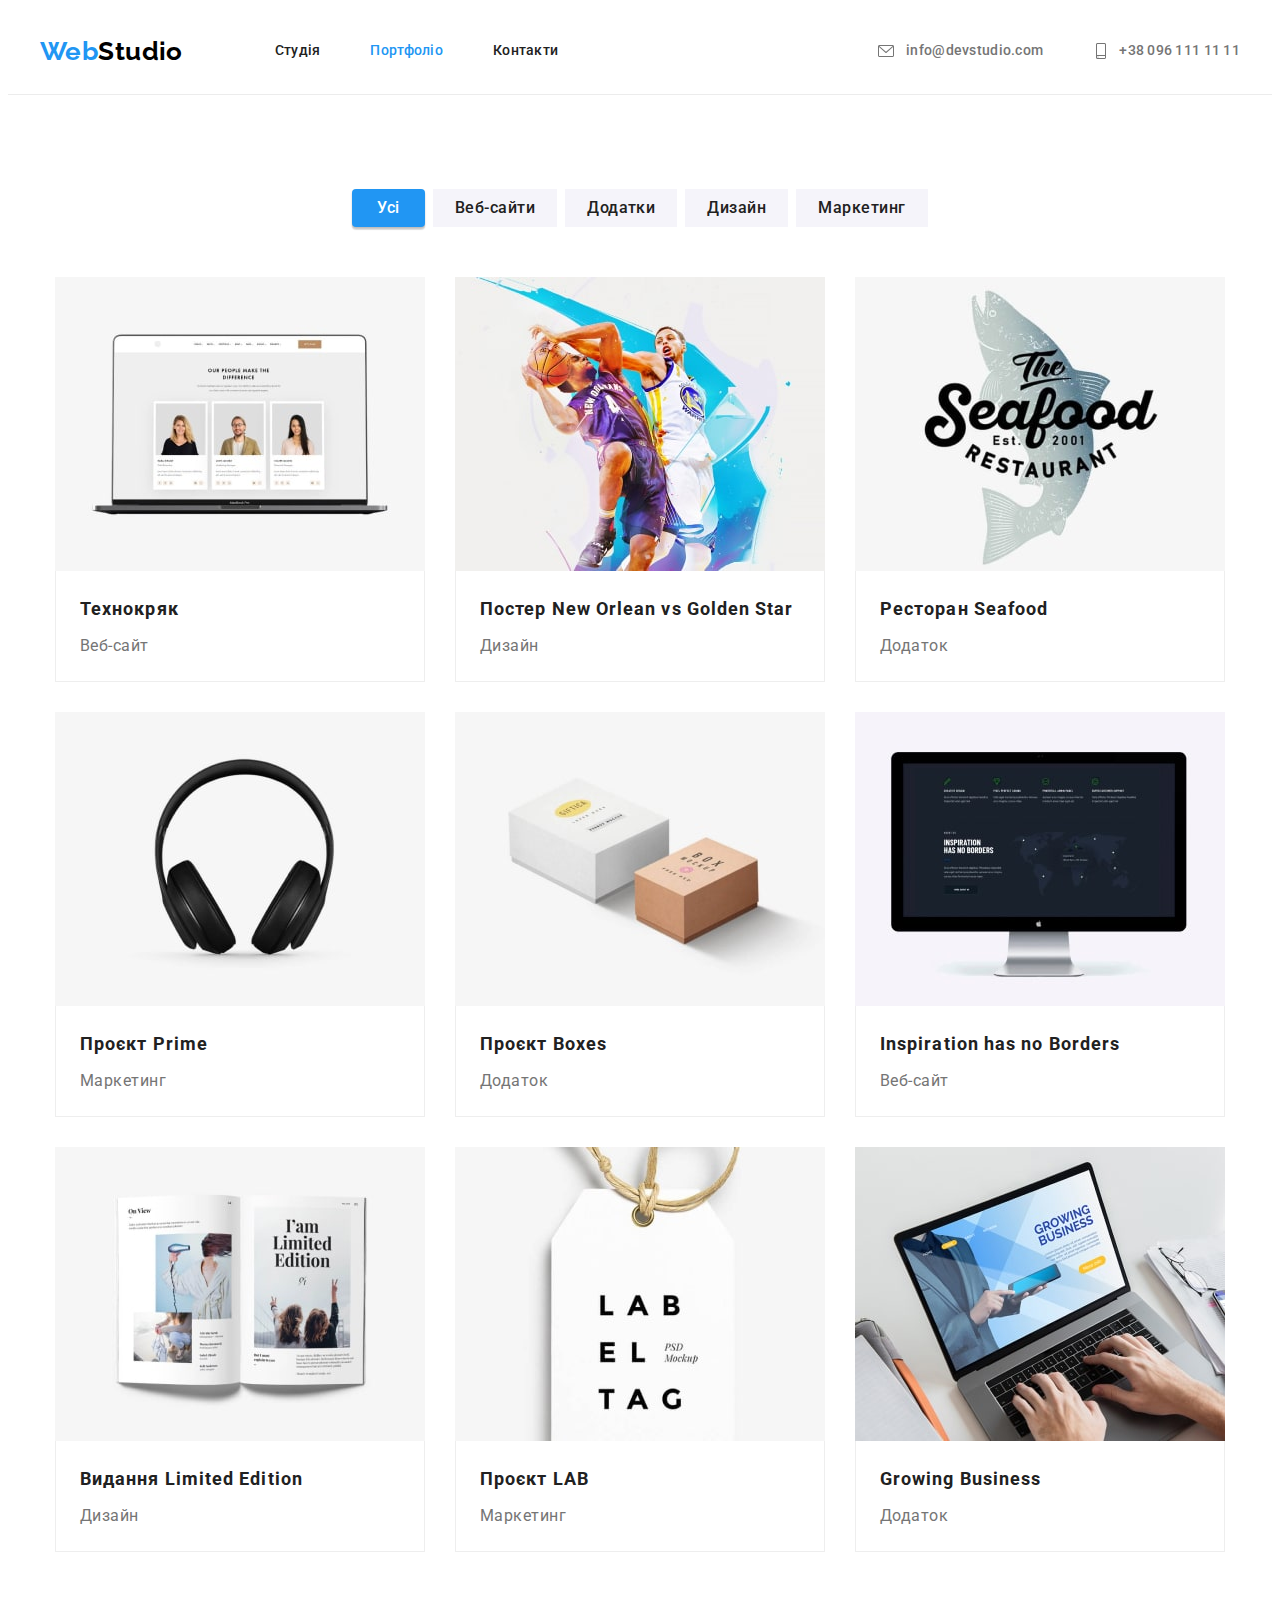
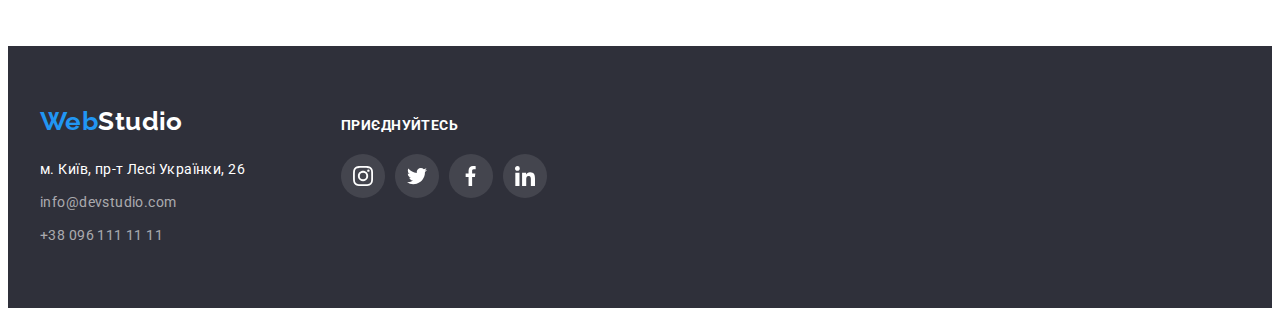
==== portfolio.html @ 5bdeaa2a "Скопіював файли із дз4" ====
<!DOCTYPE html>
<html lang="uk">

<head>
    <meta charset="UTF-8">
    <meta http-equiv="X-UA-Compatible" content="IE=edge">
    <meta name="viewport" content="width=device-width, initial-scale=1.0">
    <title>Портфоліо</title>
    <link rel="preconnect" href="https://fonts.googleapis.com">
    <link rel="preconnect" href="https://fonts.gstatic.com" crossorigin>
    <link href="https://fonts.googleapis.com/css2?family=Raleway:wght@700&family=Roboto:wght@400;500;700;900&display=swap"
        rel="stylesheet">
    <link rel="stylesheet" href="https://cdnjs.cloudflare.com/ajax/libs/modern-normalize/1.1.0/modern-normalize.min.css"
        integrity="sha512-wpPYUAdjBVSE4KJnH1VR1HeZfpl1ub8YT/NKx4PuQ5NmX2tKuGu6U/JRp5y+Y8XG2tV+wKQpNHVUX03MfMFn9Q=="
        crossorigin="anonymous" referrerpolicy="no-referrer" />
    <link rel="stylesheet" href="./css/styles.css">

</head>

<body>
<header class="header">

    <div class="conteiner">
        <a href="./index.html" lang="en" class="logo">Web<span class="part-logo">Studio</span></a>

        <nav>
            <ul class="nav-list">
                <li><a href="./index.html" class="nav-list item">Студія</a></li>
                <li><a href="./portfolio.html" class="nav-list item current">Портфоліо</a></li>
                <li><a href="" class="nav-list item">Контакти</a></li>
            </ul>
        </nav>

        <ul class="contact-list">
            <li><a href="mailto:info@devstudio.com" class="contact-list item">
                    <svg class="mail icon" width="20" height="16">
                        <use href="./images/icons.svg#icon-konvert"></use>
                    </svg>info@devstudio.com</a></li>
            <li><a href="tel:+380961111111" class="contact-list item">
                    <svg class="tel icon" width="16" height="22">
                        <use href="./images/icons.svg#icon-smartphone"></use>
                    </svg>+38 096 111 11 11</a></li>
        </ul>
    </div>

</header>
    <main>
        <section class="portfolio">
            <div class="conteiner">
                <h1 class="portfolio-title">Portfolio</h1>
                <ul class="btn-list">

                    <li class="item"><button type="button" class="btn current">Усі</button></li>
                    <li class="item"><button type="button" class="btn">Веб-сайти</button></li>
                    <li class="item"><button type="button" class="btn">Додатки</button></li>
                    <li class="item"><button type="button" class="btn">Дизайн</button></li>
                    <li class="item"><button type="button" class="btn">Маркетинг</button></li>
                                                                
                </ul>
            
                <ul class="portfolio-list">
                    <li class="item">
                       <a href="#" class="portfolio-list-link">
                            <img src="./images/technocrack-min.jpg" alt="сторінка веб-сайту на екрані ноутбука" width="370" height="294">
                            <div class="portfolio-card">
                            <h2 class="title">Технокряк</h2>
                            <p class="text">Веб-сайт</p>
                            </div>
                        </a>
                    </li>
                    <li class="item">
                        <a href="Дизайн" class="portfolio-list-link">
                            <img src="./images/poster-new-orlean-min.jpg" alt="постер спортивного заходу" width="370" height="294">
                            <div class="portfolio-card">
                            <h2 class="title">Постер New Orlean vs Golden Star </h2>
                            <p class="text">Дизайн</p>
                            </div>
                        </a>
                    </li>
                    <li class="item">
                        <a href="" class="portfolio-list-link">
                            <img src="./images/restoran-seafood-min.jpg" alt="логотип ресторану" width="370" height="294">
                            <div class="portfolio-card">
                            <h2 class="title">Ресторан Seafood </h2>
                            <p class="text">Додаток</p>
                            </div>
                        </a>
                    </li>
                    <li class="item">
                        <a href="" class="portfolio-list-link">
                            <img src="./images/project-prime-min.jpg" alt="накладні навушники" width="370" height="294">
                            <div class="portfolio-card">
                            <h2 class="title">Проєкт Prime </h2>
                            <p class="text">Маркетинг</p>
                            </div>
                        </a>
                    </li>
                    <li class="item">
                        <a href="" class="portfolio-list-link">
                            <img src="./images/project-boxes-min.jpg" alt="дві картонні коробки" width="370" height="294">
                            <div class="portfolio-card">
                            <h2 class="title"> Проєкт Boxes</h2>
                            <p class="text">Додаток</p>
                            </div>
                        </a>
                    </li>
                    <li class="item">
                        <a href="" class="portfolio-list-link">
                            <img src="./images/inspiration-has-no-borders-min.jpg" alt="монітор компютера із відкритою сторінкою" width="370" height="294">
                            <div class="portfolio-card">
                            <h2 class="title"> Inspiration has no Borders</h2>
                            <p class="text">Веб-сайт</p>
                            </div>
                        </a>
                    </li>
                    <li class="item">
                        <a href="" class="portfolio-list-link">
                            <img src="./images/magazine-limited-edition-min.jpg" alt="розгорнутий кольоровий журнал" width="370" height="294">
                            <div class="portfolio-card">
                            <h2 class="title"> Видання Limited Edition</h2>
                            <p class="text">Дизайн</p>
                            </div>
                        </a>
                    </li>
                    <li class="item">
                        <a href="" class="portfolio-list-link">
                            <img src="./images/project-lab-min.jpg" alt="паперовий ярлик на мотузці" width="370" height="294">
                            <div class="portfolio-card">
                            <h2 class="title"> Проєкт LAB</h2>
                            <p class="text">Маркетинг</p>
                            </div>
                        </a>
                    </li>
                    <li class="item">
                        <a href="" class="portfolio-list-link">
                            <img src="./images/growing-business-min.jpg" alt="дві руки на клавіатурі ноутбука" width="370" height="294">
                            <div class="portfolio-card">
                            <h2 class="title">Growing Business </h2>
                            <p class="text">Додаток</p>
                            </div>
                        </a>
                    </li>
                </ul>
            </div>
        </section>
      
    </main>
<footer>
    <div class="conteiner">
        <div class="contacts-footer">
            <a href="./index.html" lang="en" class="logo">Web<span class="part-logo">Studio</span></a>
            <address>
                <ul class="address-list">
                    <li class="item"><a href="https://goo.gl/maps/AsPyXYZNYXDMEktu9" target="_blank"
                            rel="noopener nofollow noreferrer" class="adress">м. Київ, пр-т Лесі Українки, 26</a></li>
                    <li class="item"><a href="mailto:info@devstudio.com" class="mail">info@devstudio.com</a></li>
                    <li class="item"><a href="tel:+380961111111" class="tel">+38 096 111 11 11</a></li>
                </ul>
            </address>
        </div>
        <div class="social-footer">
            <p class="social-footer title">приєднуйтесь</p>
            <ul class="social-list-footer">
                <li class="item">
                    <a href="">
                        <svg class="icon" width="20" height="20">
                            <use href="./images/icons.svg#icon-instagram"></use>
                        </svg>
                    </a>
                </li>
                <li class="item">
                    <a href="">
                        <svg class="icon" width="20" height="20">
                            <use href="./images/icons.svg#icon-twiter"></use>
                        </svg>
                    </a>
                </li>
                <li class="item">
                    <a href="">
                        <svg class="icon" width="20" height="20">
                            <use href="./images/icons.svg#icon-facebook"></use>
                            </svg>
                        </a>
                    </li>
                    <li class=" item">
                                <a href="">
                                    <svg class="icon" width="20" height="20">
                                        <use href="./images/icons.svg#icon-linkedin"></use>
                                    </svg>
                                </a>
                </li>

            </ul>
        </div>

    </div>
</footer>
</body>

</html>
---- css/styles.css ----
/* ----------------------INDEX-HTML----------------- */

:root {
    --accent-color: #2196F3;
    --main-text-color: #212121;
    --second-text-color: #757575;
    --second-logo-color: #000000;
    --main-background-color: #FFFFFF;
    --second-background-color: #2F303A;
    --active-btn-color: #188CE8;
    --address-text-color: rgba(255, 255, 255, 0.6);
    --btn-background-color: #F5F4FA;
    --bg-portfolio-list-item: #EEEEEE;
    --main-icon-color: #AFB1B8;
}

body {
    font-family: "Roboto","sans-serif";
    font-weight: 400;
    font-size: 14px;
    line-height: 1.71;
    letter-spacing: 0.03em;
    background: var(--main-background-color);
    color: var(--second-text-color);
}
.nav-list,
.contact-list,
.btn-list,
.portfolio-list,
.address-list,
.our-command-list,
.which-do-list,
.benefits-list,
.social-icon-list,
.clients-list,
.social-list-footer
{
    list-style: none;
    padding: 0 0;
    border: none;
}

.conteiner {
    width: 1200px;
    padding-left:  15px;
    padding-right: 15px;
    display: flex;
    margin: 0 auto;

}


img {
  max-width: 100%;
  height: auto; 
  display: block;
}
 
ul { margin: 0 0; }
h1,h2,h3,h4,h5,h6,p { margin: 0 0; }
/* -------------------Header------------------ */
.contact-list a {
    display: flex;
    justify-content: center;
    align-items: center;
  
}

.mail.icon,
.tel.icon {
    
    margin-right: 10px;
    
}

 .header {
    padding-top: 0;
    padding-bottom: 0;
    
    border: 1px solid #ECECEC;
    border-top: none;
    border-left: none;
    border-right: none;

 }
.header .conteiner {
align-items: center;
}


.nav-list,
.contact-list {
display: flex;
margin-top: 0;
margin-bottom: 0;
align-items: center;
}

.contact-list {
margin-left: auto;
}

.nav-list>li:not(:last-child) {
margin-right: 50px;
}
.contact-list>li:not(:last-child) {
margin-right: 50px;
}

.header .logo {
margin-left: 0;
margin-right: 92px;
}
.logo {
text-decoration: none;
font-family: 'Raleway',"sans-serif";

font-weight: 700;
font-size: 26px;
line-height: 1.19;
    
color: var(--accent-color);
}

.logo>span {
color: var(--second-logo-color);
}

.nav-list.item,
.contact-list.item {
display: flex;
padding-top: 32px;
padding-bottom: 32px;

text-decoration: none;
font-weight: 500;
font-size: 14px;
line-height: 1.14;
letter-spacing: 0.02em;
    
color: var(--main-text-color);
fill: var(--second-text-color);
}
.contact-list.item {
color: var(--second-text-color);}

.nav-list.item:hover,
.contact-list.item:hover,
.nav-list.item:focus,
.contact-list.item:focus,
.nav-list.item.current
{ 
color: var(--accent-color);
fill: var(--accent-color);
}

/* -------------------Hero------------------ */

.hero {
    padding-top: 200px;
    padding-bottom: 200px;

    max-width: 1600px;
    height: 600px;
    margin-left: auto;
    margin-right: auto;

    background-image: linear-gradient(rgba(47, 48, 58, 0.4), rgba(47, 48, 58, 0.4)),
    url(../images/hero-background.jpg);
    background-size: cover;
    background-color: #C4C4C4;
    background-repeat: no-repeat;
    background-position: center;

   }
   .hero>.conteiner {
    display: block;
   
   }
.hero-title {
    
    width: 696px;
    margin-right: auto;
    margin-left: auto;
    margin-bottom: 30px;
    margin-top: 0;

    font-weight: 900;
    font-size: 44px;
    line-height: 1.36;
 
    text-align: center;
    letter-spacing: 0.06em;
    text-transform: uppercase;

    color: var(--main-background-color);

}

.order-btn {
    display: block;
    width: 216px;
    height: 50px;
    margin-top: 30px;
    margin-right: auto;
    margin-left: auto;
    box-shadow: 0px 4px 4px rgba(0, 0, 0, 0.15);
    border-radius: 4px;
    border: none;

    font-family: inherit;
    font-weight: 700;
    font-size: 16px;
    line-height: 1.875;
    letter-spacing: 0.06em;
    
    background: var(--accent-color);
    color: var(--main-background-color);
    cursor: pointer;
}
.order-btn:hover,
.order-btn:focus {
    background: var(--active-btn-color);
}

/* -------------------Benefits------------------ */
/* ---Візуально приховую заголовок--- */
.benefits-title {
    
    position: absolute;
    width: 1px;
    height: 1px;
    margin: -1px;
    border: 0;
    padding: 0;

    white-space: nowrap;
    clip-path: inset(100%);
    clip: rect(0 0 0 0);
    overflow: hidden;
    }
/* ----------------------------------- */
.benefits-icon-box {
    display: flex;
    justify-content: center;
    align-items: center;
    height: 120px ;
    margin-bottom: 30px;
    background-color: var(--btn-background-color);
    border-radius: 4px;
}

.benefits {
    padding-top: 94px;
    padding-bottom: 94px;
}

.benefits .conteiner {
    display: block;
}
    
.benefits-list .title {
    font-size: 14px;
    line-height: 1.14;
    letter-spacing: 0.03em;
    text-transform: uppercase;
    
    text-align: left;
    color:var(--main-text-color);
}
.benefits-list .icon {

   
   

}


.benefits-list {
display: flex;
margin: 0 auto;
}

.benefits-list>li{
width: 270px;
}
.benefits-list .item + .item {
margin-left: 30px;
}
.benefits-list .text {
    margin-top: 10px;
}

/* -------------------which-do------------------ */

.which-do {
    padding-top: 0;
    padding-bottom: 94px;
   
}
.which-do .conteiner {
    display: block;
}


.which-do-title {
   
    margin-top: 0;
    margin-bottom: 50px;
    

    font-size: 36px;
    line-height: 1.17;
    text-align: center;
    letter-spacing: 0.03em;
    
    color: var(--main-text-color);
}
.which-do-list{
    display: flex;
}
.which-do-list>li + li {
    margin-left: 30px;
}
.which-do-list .item:first-child {
    margin-left: 0;
}
.which-do-list .item:last-child {
   margin-right: 0;
}

/* -------------------our-command------------------ */
.our-command {
    padding-top: 94px;
    padding-bottom: 94px;
    background: var(--btn-background-color);
    
}
.our-command .conteiner {
    display: block;
 
}
.social-icon-list {
    justify-content: center;
    display: flex;
    flex-wrap: wrap;
    margin-top: 16px;
    height: 44px;
}

.social-icon-list a {
    display: flex;
    justify-content: center;
    align-items: center;
    width: 44px;
    height: 44px;
    fill: var(--main-icon-color);
    border-radius: 50%;

}
.social-icon-list a:hover,
.social-icon-list a:focus {
    border-radius: 50%;
    background-color: var(--accent-color);
    fill: var(--main-background-color);
}
    
.social-icon-list li + li {
   
  margin-left: 10px;
    }

.our-command-list {
    display: flex;
}
.our-command-list .item {
    width: 270px;
    padding: 0 0;
    background: var(--main-background-color) ;
    box-shadow: 0px 1px 3px rgba(0, 0, 0, 0.12), 0px 1px 1px rgba(0, 0, 0, 0.14), 0px 2px 1px rgba(0, 0, 0, 0.2);
    border-radius: 0px 0px 4px 4px;
   
}
.our-command-list>.item:first-child {
    margin-left: 0;
}
.our-command-list>.item:last-child {
    margin-right: 0;
}
.our-command-list .item + .item {
    margin-left: 30px;
}


.our-command-cards-text {
   
    padding: 30px 0;
}
.our-command-text {
    margin-top: 10px;
}

.our-command-title {
    
  
    margin-bottom: 50px;

    font-size: 36px;
    line-height: 1.17;
    text-align: center;
    letter-spacing: 0.03em;
    
    color: var(--main-text-color);
}
 .our-command-list.title {
     display: block;
    font-weight: 500;
    font-size: 16px;
    line-height: 1.19;
    
    
    text-align: center;
    letter-spacing: 0.03em;
    
    color: var(--main-text-color);
 }
.our-command-text {
    font-size: 16px;
    line-height: 1.19;
     
    text-align: center;
    letter-spacing: 0.03em;
    
    color: var(--second-text-color);

   
}
/*-------Clients-------*/
section.clients {
    padding-top: 94px;
    padding-bottom: 94px;
    } 
 .clients .conteiner {
    display: block;
 }

.clients-title {
    margin-bottom: 50px;

    font-size: 36px;
    line-height: 1.17;
    text-align: center;
    letter-spacing: 0.03em;
    
    color: var(--main-text-color);
    
}
.clients-list {
    display: flex;
    flex-wrap: wrap;
    justify-content: center;
}

.clients-list a {
    display: flex;
    justify-content: center;
    align-items: center;
    box-sizing: border-box;
    
    width: 170px;
    height: 92px;
    border: 1px solid var(--main-icon-color);
    border-radius: 4px;
    fill: var(--main-icon-color)
}
.clients-list .item + .item {
    margin-left: 30px;
}


.clients-list a:hover,
.clients-list a:focus {
fill: var(--accent-color);
border: 1px solid var(--accent-color);
}






/* -------------------Footer------------------ */
footer {
   padding-top: 60px;
   padding-bottom: 60px;
    
    background: var(--second-background-color);

}

footer .conteiner {
    align-items: baseline;
}

.social-footer {
    margin-left: 70px;
}
.contacts-footer {
    width: 231px;
}

 .social-list-footer a {
    display: flex;
    justify-content: center;
    align-items: center ;
    width: 44px;
    height: 44px;
    background-color: rgba(255, 255, 255, 0.1);
    border-radius: 50%;
    fill: var(--main-background-color);
    
   
 }

 .social-list-footer {
    display: flex;
    
 }
    
.social-list-footer .item + .item {
    margin-left: 10px;
}

.social-list-footer a:hover,
.social-list-footer a:focus {

background-color: var(--accent-color)
}

.social-footer.title {
    margin-left: 0;
    margin-bottom: 20px;  


    font-weight: 700;
    line-height: 1.14;
    letter-spacing: 0.03em;
    text-transform: uppercase;

    color: var(--main-background-color);

    text-transform: uppercase;
}


footer .address-list,
footer .logo {
margin-right: auto;
}
.address-list .item + .item {
margin-top: 9px;
}


footer .part-logo {
    color: var(--main-background-color);
   
}

footer address {
    margin-top: 20px;
}

.address-list .adress,
.address-list .mail,
.address-list .tel {

    font-style: normal;
    text-decoration: none;
       
    color: var(--main-background-color);
}
 .address-list .adress:hover, 
 .address-list .mail:hover,
 .address-list .tel:hover,
 .address-list .adress:focus,
 .address-list .mail:focus,
 .address-list .tel:focus
 {
    color: var(--accent-color);
 }

.address-list .mail,
.address-list .tel {
    
color: var(--address-text-color);
}

/* ----------------------PORTFOLIO-HTML----------------- */
/* ----------------------Portfolio----------------- */
/* ---Роблю заголовок візуально схованим--- */

.portfolio-title {
    position: absolute;
    width: 1px;
    height: 1px;
    margin: -1px;
    border: 0;
    padding: 0;
    
    white-space: nowrap;
    clip-path: inset(100%);
    clip: rect(0 0 0 0);
    overflow: hidden;
    
}
/* /'------------------------------------' */
.portfolio {
    padding-top: 94px;
    padding-bottom: 94px;
   
}

.portfolio .conteiner {
    display: block;
   
}

 .portfolio-list-link {
  text-decoration: none;
   display: block;
 }

.portfolio-list-link:hover,
.portfolio-list-link:focus {

box-shadow: 0px 1px 1px rgba(0, 0, 0, 0.12),
 0px 4px 4px rgba(0, 0, 0, 0.06),
  1px 4px 6px rgba(0, 0, 0, 0.16);
}

.btn-list {
    display: flex;
    justify-content: center;
    margin-bottom: 50px;
    }
.btn-list .item + .item {
    margin-left: 8px;
    
}
 .btn-list .btn {
    padding: 6px 22px;
 }
.btn-list .btn.current {
    padding: 6px 25px;
}
.portfolio-list {
    display: flex;
    flex-wrap: wrap;
    justify-content: center;

    }
.portfolio-list .item {
    width: 370px;
    margin-right: 30px;
    margin-bottom: 30px;
 
}

.portfolio-card {
    padding: 20px 24px;
    text-align: left;
    background: var(--main-background-color);
    border: 1px solid #EEEEEE;
    border-top: none;
}

.portfolio-list .item:nth-child(3n) {
margin-right: 0;
}
.portfolio-list .item:nth-last-child(-n + 3) {
    margin-bottom: 0;
}

.btn-list .btn {
    font-family: inherit;
    font-weight: 500;
    font-size: 16px;
    line-height: 1.625;
    
    
    text-align: center;
    letter-spacing: 0.03em;
    
    color: var(--main-text-color);
    background: var(--btn-background-color);
    cursor: pointer;
    border: none;
}
.btn-list .btn.current,
.btn-list .btn:hover,
.btn-list .btn:focus,
.btn-list .btn:active {
    box-shadow: 0px 3px 1px rgba(0, 0, 0, 0.1), 0px 1px 2px rgba(0, 0, 0, 0.08), 0px 2px 2px rgba(0, 0, 0, 0.12);
    border-radius: 4px;
    color: var(--main-background-color);
    background: var(--accent-color);
}
.portfolio-list .title {
         
    font-size: 18px;
    line-height: 2;
    letter-spacing: 0.06em;
    
    color: var(--main-text-color);
   }

   .portfolio-list .text {
   margin-top: 4px;

    font-size: 16px;
    line-height: 1.875;
    
    letter-spacing: 0.03em;
    
    color: var(--second-text-color);
   }
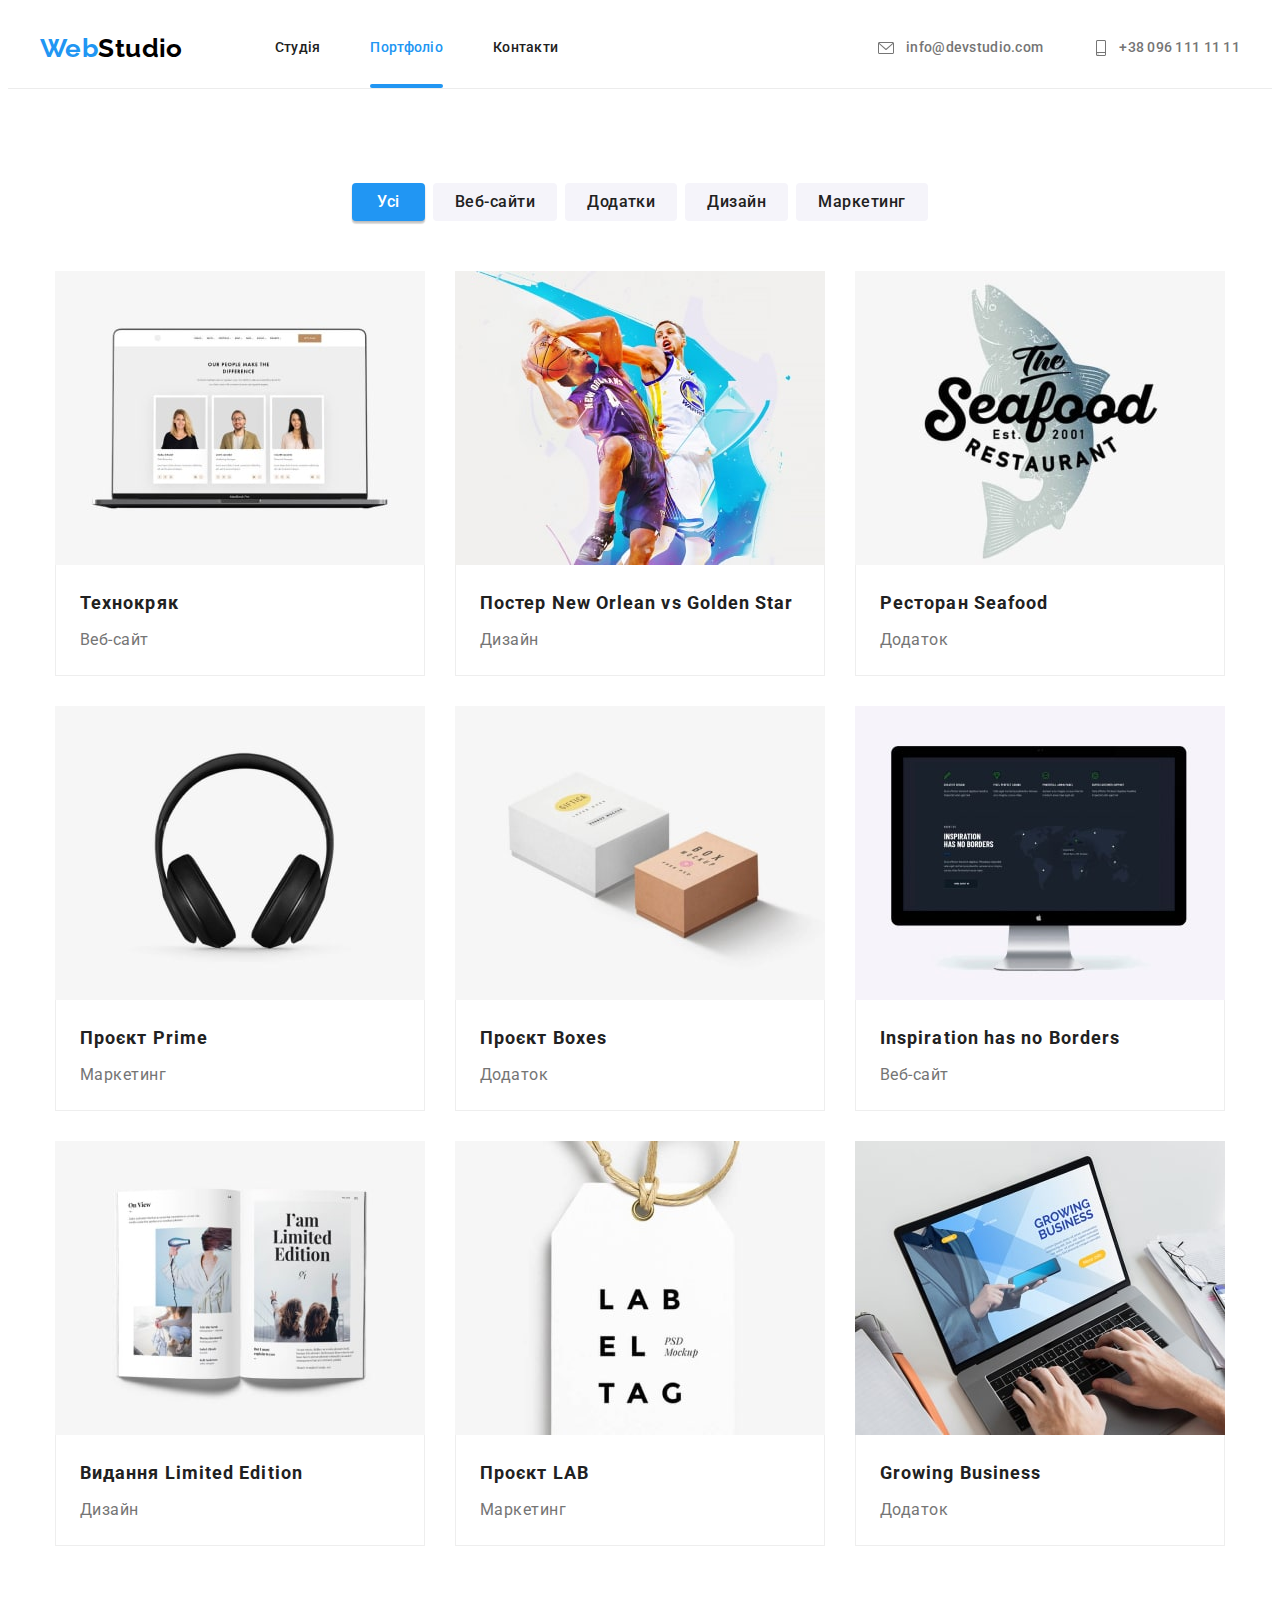
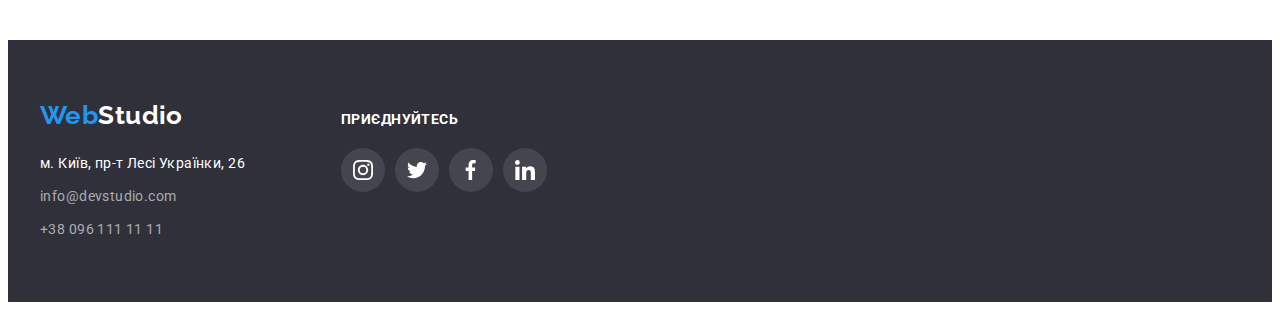
==== commit 8f0cf43a: "Доробив до модального вікна" ====
--- a/portfolio.html
+++ b/portfolio.html
@@ -61,82 +61,153 @@
                 <ul class="portfolio-list">
                     <li class="item">
                        <a href="#" class="portfolio-list-link">
-                            <img src="./images/technocrack-min.jpg" alt="сторінка веб-сайту на екрані ноутбука" width="370" height="294">
-                            <div class="portfolio-card">
-                            <h2 class="title">Технокряк</h2>
-                            <p class="text">Веб-сайт</p>
+                           <div class="pic-box">
+                                <img src="./images/technocrack-min.jpg" alt="сторінка веб-сайту на екрані ноутбука" width="370" height="294">
+                                <div class="overlay-portfolio">
+                                    <p>Ресурс пропонує комплексні пропозиції з різним рівнем функціоналу та сервісів. Все це дозволить відвідувачу отримати
+                                        вичерпні відомості про компанію чи приватну особу.
+                                    </p>
+                                </div>
+                            </div>
+                            <div class="portfolio-card">
+                                <h2 class="title">Технокряк</h2>
+                                <p class="text">Веб-сайт</p>
                             </div>
                         </a>
                     </li>
                     <li class="item">
                         <a href="Дизайн" class="portfolio-list-link">
-                            <img src="./images/poster-new-orlean-min.jpg" alt="постер спортивного заходу" width="370" height="294">
-                            <div class="portfolio-card">
-                            <h2 class="title">Постер New Orlean vs Golden Star </h2>
-                            <p class="text">Дизайн</p>
-                            </div>
-                        </a>
-                    </li>
-                    <li class="item">
-                        <a href="" class="portfolio-list-link">
-                            <img src="./images/restoran-seafood-min.jpg" alt="логотип ресторану" width="370" height="294">
-                            <div class="portfolio-card">
-                            <h2 class="title">Ресторан Seafood </h2>
-                            <p class="text">Додаток</p>
-                            </div>
-                        </a>
-                    </li>
-                    <li class="item">
-                        <a href="" class="portfolio-list-link">
-                            <img src="./images/project-prime-min.jpg" alt="накладні навушники" width="370" height="294">
-                            <div class="portfolio-card">
-                            <h2 class="title">Проєкт Prime </h2>
-                            <p class="text">Маркетинг</p>
-                            </div>
-                        </a>
-                    </li>
-                    <li class="item">
-                        <a href="" class="portfolio-list-link">
-                            <img src="./images/project-boxes-min.jpg" alt="дві картонні коробки" width="370" height="294">
-                            <div class="portfolio-card">
-                            <h2 class="title"> Проєкт Boxes</h2>
-                            <p class="text">Додаток</p>
-                            </div>
-                        </a>
-                    </li>
-                    <li class="item">
-                        <a href="" class="portfolio-list-link">
-                            <img src="./images/inspiration-has-no-borders-min.jpg" alt="монітор компютера із відкритою сторінкою" width="370" height="294">
-                            <div class="portfolio-card">
-                            <h2 class="title"> Inspiration has no Borders</h2>
-                            <p class="text">Веб-сайт</p>
-                            </div>
-                        </a>
-                    </li>
-                    <li class="item">
-                        <a href="" class="portfolio-list-link">
-                            <img src="./images/magazine-limited-edition-min.jpg" alt="розгорнутий кольоровий журнал" width="370" height="294">
-                            <div class="portfolio-card">
-                            <h2 class="title"> Видання Limited Edition</h2>
-                            <p class="text">Дизайн</p>
-                            </div>
-                        </a>
-                    </li>
-                    <li class="item">
-                        <a href="" class="portfolio-list-link">
-                            <img src="./images/project-lab-min.jpg" alt="паперовий ярлик на мотузці" width="370" height="294">
-                            <div class="portfolio-card">
-                            <h2 class="title"> Проєкт LAB</h2>
-                            <p class="text">Маркетинг</p>
-                            </div>
-                        </a>
-                    </li>
-                    <li class="item">
-                        <a href="" class="portfolio-list-link">
-                            <img src="./images/growing-business-min.jpg" alt="дві руки на клавіатурі ноутбука" width="370" height="294">
-                            <div class="portfolio-card">
-                            <h2 class="title">Growing Business </h2>
-                            <p class="text">Додаток</p>
+                            <div class="pic-box">
+                                <img src="./images/poster-new-orlean-min.jpg" alt="постер спортивного заходу" width="370" height="294">
+                                <div class="overlay-portfolio">
+                                    <p>Ресурс пропонує комплексні пропозиції з різним рівнем функціоналу та сервісів. Все це дозволить відвідувачу
+                                        отримати
+                                        вичерпні відомості про компанію чи приватну особу.
+                                    </p>
+                                </div>
+                            </div>
+                            <div class="portfolio-card">
+                                <h2 class="title">Постер New Orlean vs Golden Star </h2>
+                                <p class="text">Дизайн</p>
+                            </div>
+                        </a>
+                    </li>
+                    <li class="item">
+                        <a href="" class="portfolio-list-link">
+                            <div class="pic-box">
+                                <img src="./images/restoran-seafood-min.jpg" alt="логотип ресторану" width="370" height="294">
+                                <div class="overlay-portfolio">
+                                    <p>Ресурс пропонує комплексні пропозиції з різним рівнем функціоналу та сервісів. Все це дозволить відвідувачу
+                                        отримати
+                                        вичерпні відомості про компанію чи приватну особу.
+                                    </p>
+                                </div>
+                            </div>
+                            <div class="portfolio-card">
+                                <h2 class="title">Ресторан Seafood </h2>
+                                <p class="text">Додаток</p>
+                            </div>
+                        </a>
+                    </li>
+                    <li class="item">
+                        <a href="" class="portfolio-list-link">
+                            <div class="pic-box">
+                                <img src="./images/project-prime-min.jpg" alt="накладні навушники" width="370" height="294">
+                                <div class="overlay-portfolio">
+                                    <p>Ресурс пропонує комплексні пропозиції з різним рівнем функціоналу та сервісів. Все це дозволить відвідувачу
+                                        отримати
+                                        вичерпні відомості про компанію чи приватну особу.
+                                    </p>
+                                </div>
+                            </div>
+                            <div class="portfolio-card">
+                                <h2 class="title">Проєкт Prime </h2>
+                                <p class="text">Маркетинг</p>
+                            </div>
+                        </a>
+                    </li>
+                    <li class="item">
+                        <a href="" class="portfolio-list-link">
+                            <div class="pic-box">
+                                <img src="./images/project-boxes-min.jpg" alt="дві картонні коробки" width="370" height="294">
+                                <div class="overlay-portfolio">
+                                    <p>Ресурс пропонує комплексні пропозиції з різним рівнем функціоналу та сервісів. Все це дозволить відвідувачу
+                                        отримати
+                                        вичерпні відомості про компанію чи приватну особу.
+                                    </p>
+                                </div>
+                            </div>
+                            <div class="portfolio-card">
+                                <h2 class="title"> Проєкт Boxes</h2>
+                                <p class="text">Додаток</p>
+                            </div>
+                        </a>
+                    </li>
+                    <li class="item">
+                        <a href="" class="portfolio-list-link">
+                            <div class="pic-box">
+                                <img src="./images/inspiration-has-no-borders-min.jpg" alt="монітор компютера із відкритою сторінкою" width="370" height="294">
+                                <div class="overlay-portfolio">
+                                    <p>Ресурс пропонує комплексні пропозиції з різним рівнем функціоналу та сервісів. Все це дозволить відвідувачу
+                                        отримати
+                                        вичерпні відомості про компанію чи приватну особу.
+                                    </p>
+                                </div>
+                            </div>
+                            <div class="portfolio-card">
+                                <h2 class="title"> Inspiration has no Borders</h2>
+                                <p class="text">Веб-сайт</p>
+                            </div>
+                        </a>
+                    </li>
+                    <li class="item">
+                        <a href="" class="portfolio-list-link">
+                            <div class="pic-box">
+                                <img src="./images/magazine-limited-edition-min.jpg" alt="розгорнутий кольоровий журнал" width="370" height="294">
+                                <div class="overlay-portfolio">
+                                    <p>Ресурс пропонує комплексні пропозиції з різним рівнем функціоналу та сервісів. Все це дозволить відвідувачу
+                                        отримати
+                                        вичерпні відомості про компанію чи приватну особу.
+                                    </p>
+                                </div>
+                            </div>
+                            <div class="portfolio-card">
+                                <h2 class="title"> Видання Limited Edition</h2>
+                                <p class="text">Дизайн</p>
+                            </div>
+                        </a>
+                    </li>
+                    <li class="item">
+                        <a href="" class="portfolio-list-link">
+                            <div class="pic-box">
+                                <img src="./images/project-lab-min.jpg" alt="паперовий ярлик на мотузці" width="370" height="294">
+                                <div class="overlay-portfolio">
+                                    <p>Ресурс пропонує комплексні пропозиції з різним рівнем функціоналу та сервісів. Все це дозволить відвідувачу
+                                        отримати
+                                        вичерпні відомості про компанію чи приватну особу.
+                                    </p>
+                                </div>
+                            </div>
+                            <div class="portfolio-card">
+                                <h2 class="title"> Проєкт LAB</h2>
+                                <p class="text">Маркетинг</p>
+                            </div>
+                        </a>
+                    </li>
+                    <li class="item">
+                        <a href="" class="portfolio-list-link">
+                            <div class="pic-box">
+                                <img src="./images/growing-business-min.jpg" alt="дві руки на клавіатурі ноутбука" width="370" height="294">
+                                <div class="overlay-portfolio">
+                                    <p>Ресурс пропонує комплексні пропозиції з різним рівнем функціоналу та сервісів. Все це дозволить відвідувачу
+                                        отримати
+                                        вичерпні відомості про компанію чи приватну особу.
+                                    </p>
+                                </div>
+                            </div>
+                            <div class="portfolio-card">
+                                <h2 class="title">Growing Business </h2>
+                                <p class="text">Додаток</p>
                             </div>
                         </a>
                     </li>
@@ -152,7 +223,7 @@
             <address>
                 <ul class="address-list">
                     <li class="item"><a href="https://goo.gl/maps/AsPyXYZNYXDMEktu9" target="_blank"
-                            rel="noopener nofollow noreferrer" class="adress">м. Київ, пр-т Лесі Українки, 26</a></li>
+                        rel="noopener nofollow noreferrer" class="adress">м. Київ, пр-т Лесі Українки, 26</a></li>
                     <li class="item"><a href="mailto:info@devstudio.com" class="mail">info@devstudio.com</a></li>
                     <li class="item"><a href="tel:+380961111111" class="tel">+38 096 111 11 11</a></li>
                 </ul>
@@ -183,11 +254,11 @@
                         </a>
                     </li>
                     <li class=" item">
-                                <a href="">
-                                    <svg class="icon" width="20" height="20">
-                                        <use href="./images/icons.svg#icon-linkedin"></use>
-                                    </svg>
-                                </a>
+                        <a href="">
+                            <svg class="icon" width="20" height="20">
+                                <use href="./images/icons.svg#icon-linkedin"></use>
+                             </svg>
+                        </a>
                 </li>
 
             </ul>
--- a/css/styles.css
+++ b/css/styles.css
@@ -13,6 +13,8 @@
     --btn-background-color: #F5F4FA;
     --bg-portfolio-list-item: #EEEEEE;
     --main-icon-color: #AFB1B8;
+    --effect-time: 250ms;
+    --effect-function: cubic-bezier(0.4, 0, 0.2, 1);
 }
 
 body {
@@ -73,6 +75,20 @@
     margin-right: 10px;
     
 }
+a.current {
+    position: relative;;
+}
+a.current::after {
+    content: '';
+
+    position: absolute;
+    left: 0;
+    bottom: 0;
+    width: 100%;
+    height: 4px;
+    background-color: var(--accent-color);
+    border-radius: 2px;
+}
 
  .header {
     padding-top: 0;
@@ -82,10 +98,13 @@
     border-top: none;
     border-left: none;
     border-right: none;
+   
 
  }
 .header .conteiner {
 align-items: center;
+padding-top: 0;
+height: 80px;
 }
 
 
@@ -95,6 +114,7 @@
 margin-top: 0;
 margin-bottom: 0;
 align-items: center;
+
 }
 
 .contact-list {
@@ -138,10 +158,28 @@
 font-size: 14px;
 line-height: 1.14;
 letter-spacing: 0.02em;
+
+transition-property: color;
+transition-duration: var(--effect-time);
+transition-timing-function: var(--effect-function);
+transition-delay: var(--effect-time);
     
 color: var(--main-text-color);
 fill: var(--second-text-color);
 }
+
+.mail.icon,
+.tel.icon {
+
+    transition-property: fill;
+    transition-duration: var(--effect-time);
+    transition-timing-function: var(--effect-function);
+    transition-delay: var(--effect-time);
+}
+
+
+
+
 .contact-list.item {
 color: var(--second-text-color);}
 
@@ -218,12 +256,58 @@
     background: var(--accent-color);
     color: var(--main-background-color);
     cursor: pointer;
+
+
+    transition-property: background-color;
+    transition-duration: var(--effect-time);
+    transition-timing-function: var(--effect-function);
+    transition-delay: var(--effect-time);
+
+
 }
 .order-btn:hover,
 .order-btn:focus {
     background: var(--active-btn-color);
 }
-
+.backdrop {
+    position: fixed;
+    top: 0;
+    left: 0;
+    width: 100%;
+    height: 100%;
+    background-color: rgba(0, 0, 0, 0.1);
+    opacity: 1;
+  
+}
+
+.backdrop.is-hidden {
+    position: relative;
+    visibility: hidden;
+    opacity: 0;
+    pointer-events: none;
+    
+}
+.modal {
+    position: relative;
+    top: 50%;
+    left: 50%;
+    background-color: var(--main-background-color);
+    transform: translate(-50%, -50%);
+    box-shadow: 0px 1px 3px rgba(0, 0, 0, 0.12), 0px 1px 1px rgba(0, 0, 0, 0.14), 0px 2px 1px rgba(0, 0, 0, 0.2);
+    border-radius: 4px;
+    width: 528px;
+    height: 581px;
+
+}
+
+
+.close-modal-btn {
+    position: absolute;
+
+    top: 8px;
+    right: 8px;
+
+}
 /* -------------------Benefits------------------ */
 /* ---Візуально приховую заголовок--- */
 .benefits-title {
@@ -358,7 +442,22 @@
     fill: var(--main-icon-color);
     border-radius: 50%;
 
-}
+    transition-property: background-color;
+    transition-duration: var(--effect-time);
+    transition-timing-function: var(--effect-function);
+    transition-delay: var(--effect-time);
+
+}
+.social-icon-list .icon {
+        transition-property: fill;
+        transition-duration: var(--effect-time);
+        transition-timing-function: var(--effect-function);
+        transition-delay: var(--effect-time);
+
+        
+}
+
+
 .social-icon-list a:hover,
 .social-icon-list a:focus {
     border-radius: 50%;
@@ -472,8 +571,15 @@
     height: 92px;
     border: 1px solid var(--main-icon-color);
     border-radius: 4px;
-    fill: var(--main-icon-color)
-}
+    fill: var(--main-icon-color);
+
+    transition-property: fill;
+    transition-duration: var(--effect-time);
+    transition-timing-function: var(--effect-function);
+    transition-delay: var(--effect-time);
+
+    }
+
 .clients-list .item + .item {
     margin-left: 30px;
 }
@@ -519,6 +625,12 @@
     background-color: rgba(255, 255, 255, 0.1);
     border-radius: 50%;
     fill: var(--main-background-color);
+
+
+    transition-property: background-color;
+    transition-duration: var(--effect-time);
+    transition-timing-function: var(--effect-function);
+    transition-delay: var(--effect-time);
     
    
  }
@@ -580,6 +692,13 @@
     text-decoration: none;
        
     color: var(--main-background-color);
+
+    transition-property: color;
+    transition-duration: var(--effect-time);
+    transition-timing-function: var(--effect-function);
+    transition-delay: var(--effect-time);
+
+    
 }
  .address-list .adress:hover, 
  .address-list .mail:hover,
@@ -627,10 +746,56 @@
    
 }
 
- .portfolio-list-link {
+.portfolio-list-link {
   text-decoration: none;
    display: block;
- }
+      
+  }
+.pic-box {
+    position: relative;
+    overflow: hidden;
+    
+}
+
+.overlay-portfolio {
+    font-family: 'Roboto';
+    font-weight: 400;
+    font-size: 18px;
+    line-height: 1.56;
+    padding: 63px 24px;
+    
+    
+    letter-spacing: 0.03em;
+    
+    color: var(--main-background-color);
+
+    width: 100%;
+    height: 100%;
+    top: 0;
+    left: 0;
+    position: absolute;
+    transform: translateY(100%);
+
+  
+
+    transition-property: transform;
+    transition-duration: var(--effect-time);
+    transition-timing-function: var(--effect-function);
+    transition-delay: var(--effect-time);
+
+    background-color: rgba(33, 150, 243, 0.9);
+}
+
+
+
+.portfolio-list-link:hover .overlay-portfolio {
+ 
+    transform: translateY(0);
+}
+
+
+
+
 
 .portfolio-list-link:hover,
 .portfolio-list-link:focus {
@@ -674,6 +839,7 @@
     background: var(--main-background-color);
     border: 1px solid #EEEEEE;
     border-top: none;
+    z-index: 2;
 }
 
 .portfolio-list .item:nth-child(3n) {
@@ -694,18 +860,37 @@
     letter-spacing: 0.03em;
     
     color: var(--main-text-color);
-    background: var(--btn-background-color);
+    background-color: var(--btn-background-color);
     cursor: pointer;
     border: none;
+    border-radius: 4px;
+
+
+    transition-property: box-shadow;
+    transition-duration: var(--effect-time);
+    transition-timing-function: var(--effect-function);
+    transition-delay: var(--effect-time);
+
+    transition-property: color;
+    transition-duration: var(--effect-time);
+    transition-timing-function: var(--effect-function);
+    transition-delay: var(--effect-time);
+
+    transition-property: background-color;
+    transition-duration: var(--effect-time);
+    transition-timing-function: var(--effect-function);
+    transition-delay: var(--effect-time);
+
+
+
 }
 .btn-list .btn.current,
 .btn-list .btn:hover,
 .btn-list .btn:focus,
 .btn-list .btn:active {
     box-shadow: 0px 3px 1px rgba(0, 0, 0, 0.1), 0px 1px 2px rgba(0, 0, 0, 0.08), 0px 2px 2px rgba(0, 0, 0, 0.12);
-    border-radius: 4px;
     color: var(--main-background-color);
-    background: var(--accent-color);
+    background-color: var(--accent-color);
 }
 .portfolio-list .title {
          
